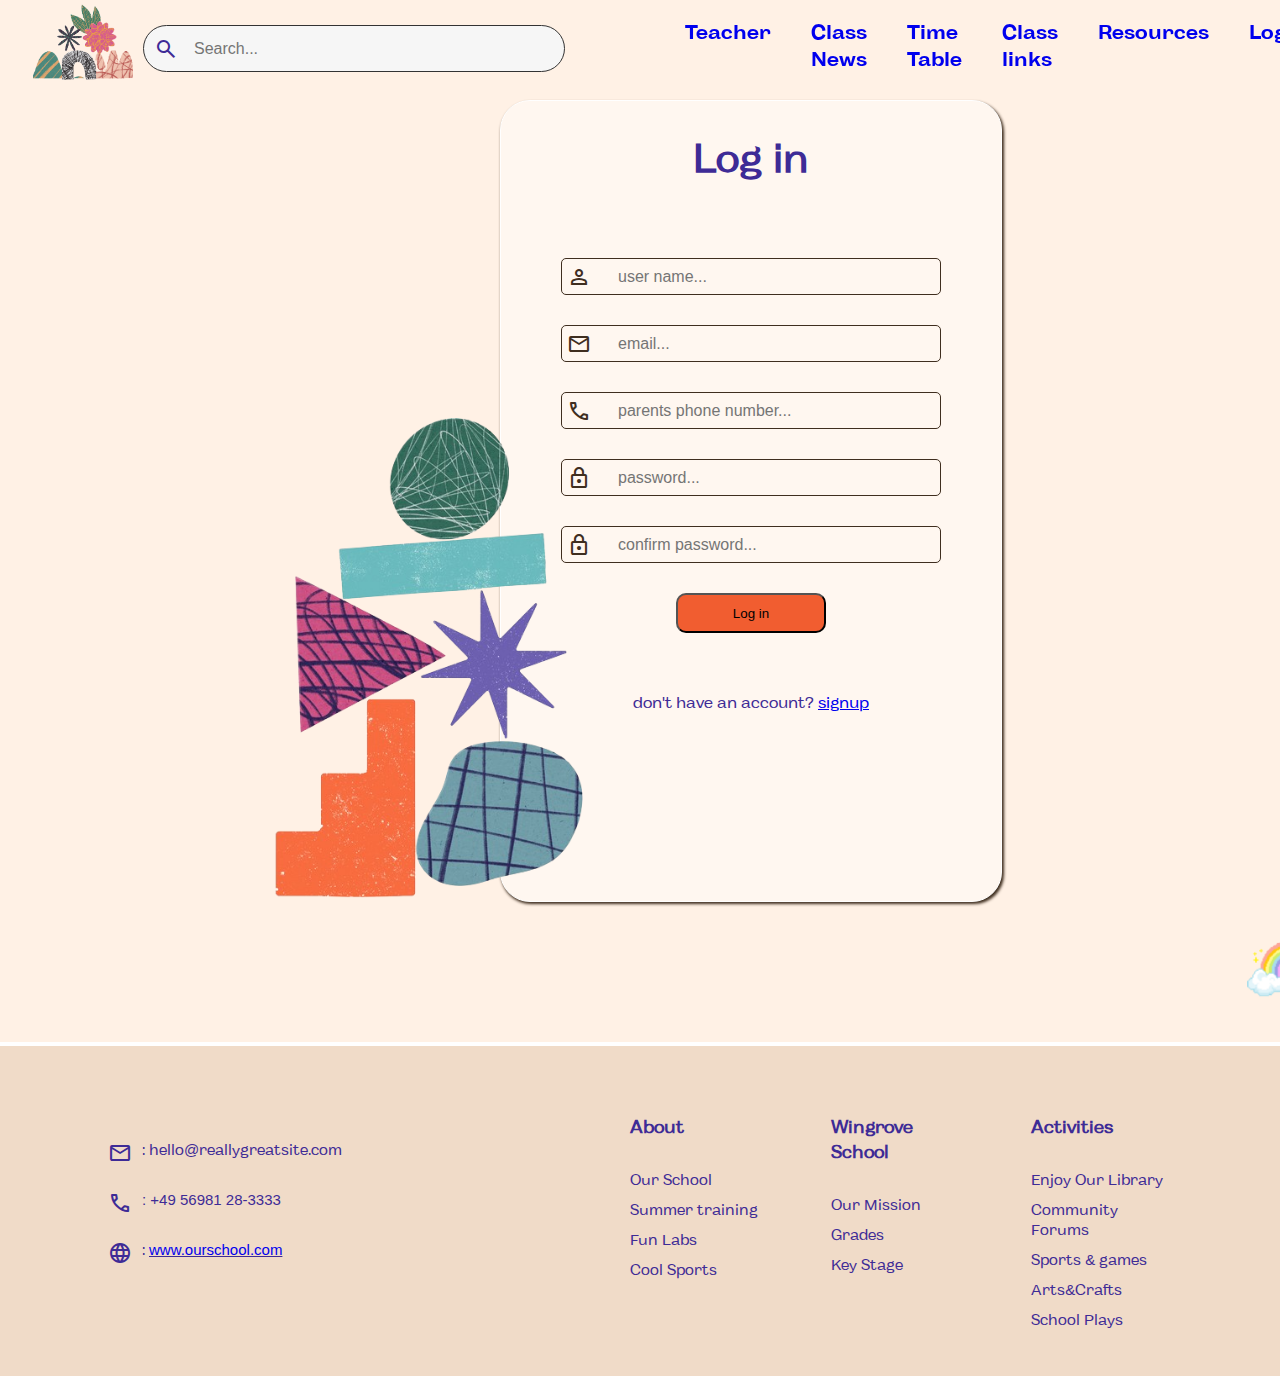
==== login.html @ 8670cf62 "commit" ====
<!DOCTYPE html>
<html lang="en">

<head>
  <meta charset="UTF-8">
  <meta name="viewport" content="width=device-width, initial-scale=1.0">
  <link rel="stylesheet" href="class.css">
  <link rel="stylesheet" href="login.css">
  <link rel="preconnect" href="https://fonts.gstatic.com" crossorigin>
  <link rel="stylesheet"
    href="https://fonts.googleapis.com/css2?family=Material+Symbols+Outlined:opsz,wght,FILL,GRAD@24,400,0,0" />

  <title>Login</title>
</head>

<body>
  <!------------------navigation bar------------------>
  <nav class="navbar">
    <div class="logo">
      <a href="class.html"><img class="logoimg" src="images/logo.png" alt="logo"></a>
      <div class="search">
        <span class="search-icon material-symbols-outlined">search </span>
        <input class="search-input" type="search" placeholder="Search...">
      </div>
    </div>
    <ul class="nav">
      <li class="nav-item"><a href="#teacher">Teacher</a></li>
      <li class="nav-item"><a href="#news">Class News</a></li>
      <li class="nav-item"><a href="#table">Time Table</a></li>
      <li class="nav-item"><a href="#links">Class links</a></li>
      <li class="nav-item"><a href="#resources">Resources</a></li>
      <li class="nav-item"><a href="login.html">Login</a></li>
    </ul>
  </nav>
  <!------------------login page------------------>
  <main>
    <img class="img-login" src="images/Shapes table.png">
    <div class="loginbox"> <!--is used to style the login box -->

      <form>
        <h2>Log in</h2>
        <div class="input">
          <span class="signs material-symbols-outlined"> person
          </span><!--span is used here because it displays as inline -->
          <input class="login" type="text" placeholder="user name...">
        </div>
        <div class="input">
          <span class="signs material-symbols-outlined"> mail </span>
          <input class="login" type="email" placeholder="email...">
        </div>
        <div class="input">
          <span class="signs material-symbols-outlined"> phone </span>
          <input class="login" type="text" placeholder="parents phone number...">
        </div>
        <div class="input">
          <span class="signs material-symbols-outlined"> lock </span>
          <input class="login" type="password" placeholder="password...">
        </div>

        <div class="input">
          <span class="signs material-symbols-outlined"> lock </span>
          <input class="login" type="password" placeholder="confirm password...">
        </div>
        <button type="submit"> Log in</button>
        <p class="sign-up">don't have an account? <a href="#login.html" style="text-decoration: underline;"
            class="signup">signup</a></p>
      </form>
    </div>
  </main>
  <marquee bgcolor="#FFF1E5" height="80px" width="100%">
    <img src="images/rainbow.gif" class="gif">
  </marquee>
  <footer>
    <div>
      <div class="email">
        <span class="sign material-symbols-outlined"> mail </span>
        <p>: hello<font face="arial">@</font>reallygreatsite.com</p>
      </div>
      <div class="phon">
        <span class="sign material-symbols-outlined"> phone</span>
        <p>
          <font face="arial">: +49 56981 28-3333</font>
        </p>
      </div>
      <div class="phon">
        <span class="sign material-symbols-outlined"> language</span>
        <p>
          : <font face="arial" style="text-decoration: underline;"> <a href="#">www.ourschool.com</a></font>
        </p>
      </div>
    </div>
    <!------------------footer------------------>
    <div class="footer_list">
      <div>
        <ul>
          <li>
            <h5>About</h5>
          </li>
          <li>Our School </li>
          <li>Summer training</li>
          <li>Fun Labs</li>
          <li>Cool Sports</li>
        </ul>
      </div>
      <div>
        <ul>
          <li>
            <h5>Wingrove School</h5>
          </li>
          <li>Our Mission</li>
          <li>Grades</li>
          <li>Key Stage</li>
        </ul>
      </div>
      <div>
        <ul>
          <li>
            <h5>Activities</h5>
          </li>
          <li>Enjoy Our Library</li>
          <li>Community Forums</li>
          <li>Sports <font face="arial">&</font> games</li>
          <li>Arts<font face="arial">&</font>Crafts </li>
          <li> School Plays</li>

        </ul>
      </div>
    </div>
  </footer>

</body>

</html>
---- class.css ----
html {
    scroll-behavior: smooth;
    overflow-x: hidden;
}

@font-face {
    font-family: BodyGrotesqueFit;
    src: url("fonts/body-grotesque-fit-regular.ttf");

}

@font-face {
    font-family: BodyGrotesqueBold;
    src: url("fonts/body-grotesque-fit-trial-bold.ttf")
}

body {
    background-color: #FFF1E5;
    color: #3E2B96;
    font-family: BodyGrotesqueFit;

}
/*------------------welcome page------------------*/
.welcome {
    color: #3E2B96;
    font-weight: bold;
    display: flex;
    margin: 90px 0 60px 60px;
    justify-content: space-around;
}

.shapes {
    width: 530px;
    height: 640px;
    margin: 0 50px;
}

.welcomeH {
    margin-top: 150px;
    font-family: BodyGrotesqueBold;
}

h1 {
    font-size: 80px;
    font-weight: bolder;
}

h4 {
    font-size: 35px;
}
/*------------------navigation bar------------------*/

.nav {
    text-decoration: none;
    justify-content: end;
    display: flex;
    margin: 15px;
    margin-left: 50px;
}
.nav-item {
    font-family: BodyGrotesqueBold;
    font-size: 20px;
    margin: 0 20px;
    transition: opacity 0.6s ease;
}

a {
    text-decoration: none;
    list-style-type: none;
}

.nav:hover> :not(:hover) {
    opacity: 0.6;
}

.nav-item:hover {
    transform: scale(1.1);
}

.navbar {
    background-color: #FFF1E5;
    position: fixed;
    /* Set the navbar to fixed position */
    top: 0;
    /* Position the navbar at the top of the page */
    width: 100%;
    /* Full width */
    padding: 5px;
    display: flex;
    z-index: 3;/*because in the login page I used z-index 1 and 2 */

}

.logo {
    font-family: BodyGrotesqueBold;
    display: flex;
    font-size: 25px;
    margin: 5px 10px;

}

.logoimg {
    width: 100px;
    height: 80px;
    margin: -10px 10px;
}

.h3 {
    margin-top: 15px;
}

.search {
    width: max-content;
    display: flex;
    align-items: center;
    border: #333333 1px solid;
    padding: 10px;
    border-radius: 28px;
    background: #f6f6f6;
    width: 400px;
    height: 25px;
    margin-top: 15px;
}

.search-input {
    font-size: 16px;
    color: #333333;
    margin-left: 14px;
    border: none;
    background: transparent;
    width: 400px;
    height: 25px;

}
/*------------------teacher page------------------*/
.teacher {
    margin-top: 170px;
    font-family: BodyGrotesqueBold;
    display: flex;
    justify-content: space-evenly;
    font-size: 20px;
    margin-right: 90px;
}

.teacherp {
    text-align: center;
}

.teacherH {
    font-size: 50px;
    color: #F63B00;
    text-align: center;


}

.teacherimg {
    width: 550px;
    height: 500px;
    margin-bottom: 100px;
    margin-left: 100px;
}
/*------------------news page------------------*/
.newsH {

    margin: 60px;
    font-size: 50px;
    margin-right: 60px;
    font-family: BodyGrotesqueBold;
}

.kidimg {
    width: 550px;
    height: 350px;
    border-radius: 40px;
}

.kidh {
    color: #F63B00;
    font-family: BodyGrotesqueBold;
    font-size: 40px;
    margin-top: 0px;

}

.box {
    font-family: BodyGrotesqueFit;
    margin: 0 60px;
    font-size: 20px;
}

.kid2img {
    width: 260px;
    height: 260px;
    border-radius: 40px;
    margin-top: 60px;
}

.news {
    display: flex;
}

.mainbox {
    margin-top: 60px;
}
/*-------------------resource page--------------*/
.resource {
    margin: 100px 40px;
    text-align: center;
    display: flex;
    justify-content: space-evenly;
    font-size: 20px;
}

.boximg {
    width: 340px;
    height: 300px;
    border-radius: 35px;

}

.hr {
    text-align: center;
    margin: 60px;
    font-size: 50px;
    margin-right: 60px;
    font-family: BodyGrotesqueBold;
}

.imgh {
    color: #F63B00;
    font-size: 30px;
    font-family: BodyGrotesqueBold;
    margin-bottom: 0px;
}
/*------------------timetable page------------------*/
table tr td {
    background-color: #FFFF;
}

table {
    margin-bottom: 30px 40px;
    width: 800px;
    height: 510px;
    color: #000;
    border: 3px solid #FFF1E5;
    text-align: center;
}

tr {
    padding: 10px;
}

.days {
    background-color: #FF8D72;
}

.tableimg {
    width: 410px;
    height: 570px;
    margin-top: 140px;
}

.schedule {
    margin: 80px 0px;
    display: flex;
    justify-content: space-between;
    padding: 30px;
}

.timetable {
    margin-right: 30px;
}

.link { /*--additional division to link abbove each page for styling purposes--*/
    height: 40px;
    width: auto;
}

.time {
    font-family: 'Lucida Sans', 'Lucida Sans Regular', 'Lucida Grande', 'Lucida Sans Unicode', Geneva, Verdana, sans-serif;
    /*I had to specify a web safe font because my custom font doesn't sipport symbols nor numbers*/
}
/*------------------class links page------------------*/
.linkh {
    margin-top: 40px;
    font-size: 45px;
    text-align: center;
    font-family: BodyGrotesqueBold;

}

.row {
    display: flex;
    justify-content: space-evenly;
}

.classimg {
    width: 270px;
    height: 230px;
    margin: 30px 0px;
    transition: ease;
}

.row a {
    transition: 0.6s ease;
}

.row a:hover {
    transform: scale(1.1);
}
/*------------------footer ------------------*/

.email {
    margin: 80px 0px 100px 100px;
    display: flex;
    font-size: 15px;
}

.phon {
    margin: -100px 0px 100px 100px;
    display: flex;
    font-size: 15px;
}
/*----styling google font symbols----*/
.sign {
    margin: 15px 10px 10px 10px;
}

.footer_list {
    display: flex;
    font-size: 15px;
    margin: 40px 80px;
    margin-right: 100px;
    list-style-type: none;
    text-decoration: none;
    margin-bottom: 0px;
}

footer {
    border-top: 4px solid #fff;
    display: flex;
    justify-content: space-between;
    background-color: #f0dbc8;
    list-style-type: none;
    text-decoration: none;
    margin-bottom: 0px;
    margin: -10px -10px;
}

.footer_list li:hover {
    cursor: pointer;
    opacity: 0.7;
}

li {
    margin: 10px;
    list-style-type: none;
}

.footer_list li h5 {
    font-size: 18px;
}
.footer_list div{
    float: right;
    width: 45%;
}
---- login.css ----
.loginbox{
    text-align: center;
    display: flex;/* flexbox is used to center the div (loginbox)*/
    justify-content: center;
    height:800px ;
    width:500px;
    background-color: #fff7f0;
    border: 1px solid   #fff;
    box-shadow: 1.5px 2px  3px #3f2e1f;
    border-radius: 30px;
    position: absolute;/*to control the placement of the loginbox so it can be near the img */
    left: 500px;
    top: 100px;
    z-index: -1;
}
.login{/*styling input feild*/
    width:300px;
    height: 35px;
    border-radius: 3px;
    max-width: 100%;
    margin: 20px;
    font-size:16px;
    color:#333333;
    border: none;
    background: transparent;
    border:none;
   

}
h2{
    margin-bottom: 70px;
    font-size: 40px;
}
.input{
    width:300px;
    height: 35px;
    border:1px solid #3f2e1f;
    width: max-content;
    display:flex;
    align-items: center;
    border-radius: 5px;
    margin: 30px 0;
}
.signs{
    color: #3f2e1f;
    margin: 5px;
}
.sign-up{
    margin-top: 60px;
}
button{
    width:150px ;
    height: 40px;
    border-radius:10px;
    background-color: #f15d30;
}
button:hover{
    cursor: pointer;
    background-color: #e04110;
}
.img-login{
    margin-top: 410px;
    margin-left: 250px;
    width:340px;
    height: 480px;
    z-index: 2;
}


.gif{
    width: 100px;
   }
marquee{
    margin:30px ;
   }
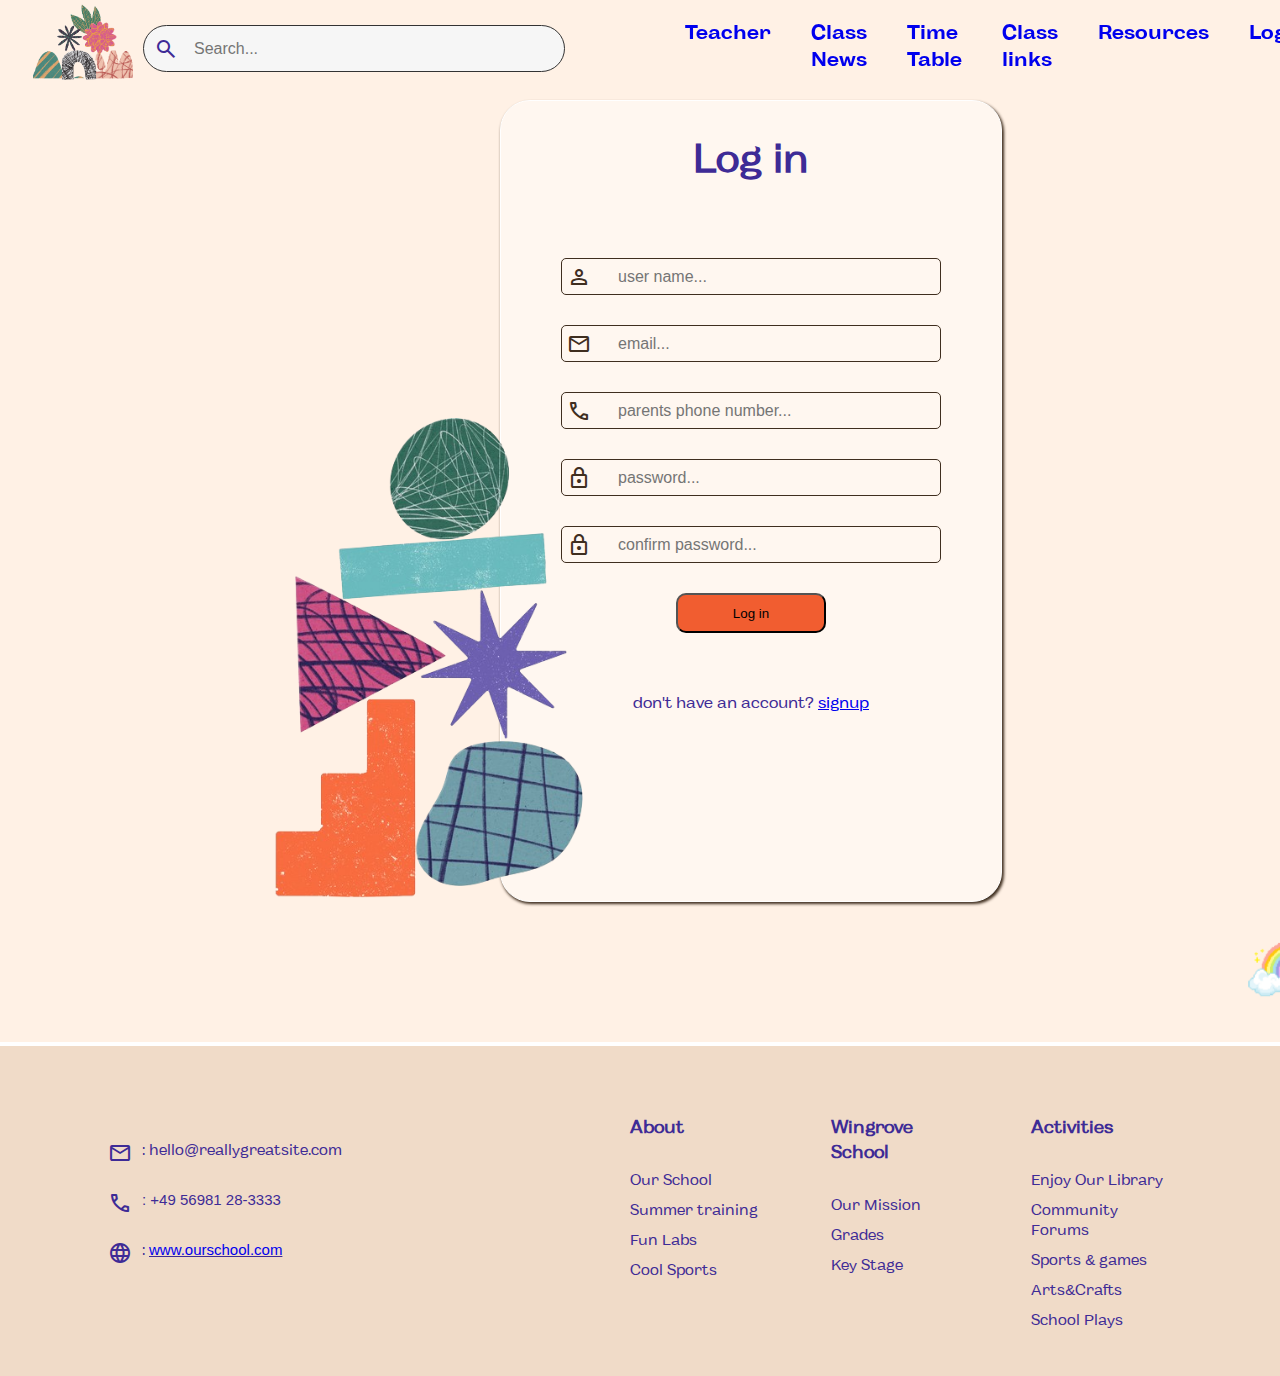
==== commit 25e4eb33: "commit" ====
--- a/login.html
+++ b/login.html
@@ -17,7 +17,7 @@
   <!------------------navigation bar------------------>
   <nav class="navbar">
     <div class="logo">
-      <a href="class.html"><img class="logoimg" src="images/logo.png" alt="logo"></a>
+      <a href="index.html"><img class="logoimg" src="images/logo.png" alt="logo"></a>
       <div class="search">
         <span class="search-icon material-symbols-outlined">search </span>
         <input class="search-input" type="search" placeholder="Search...">
